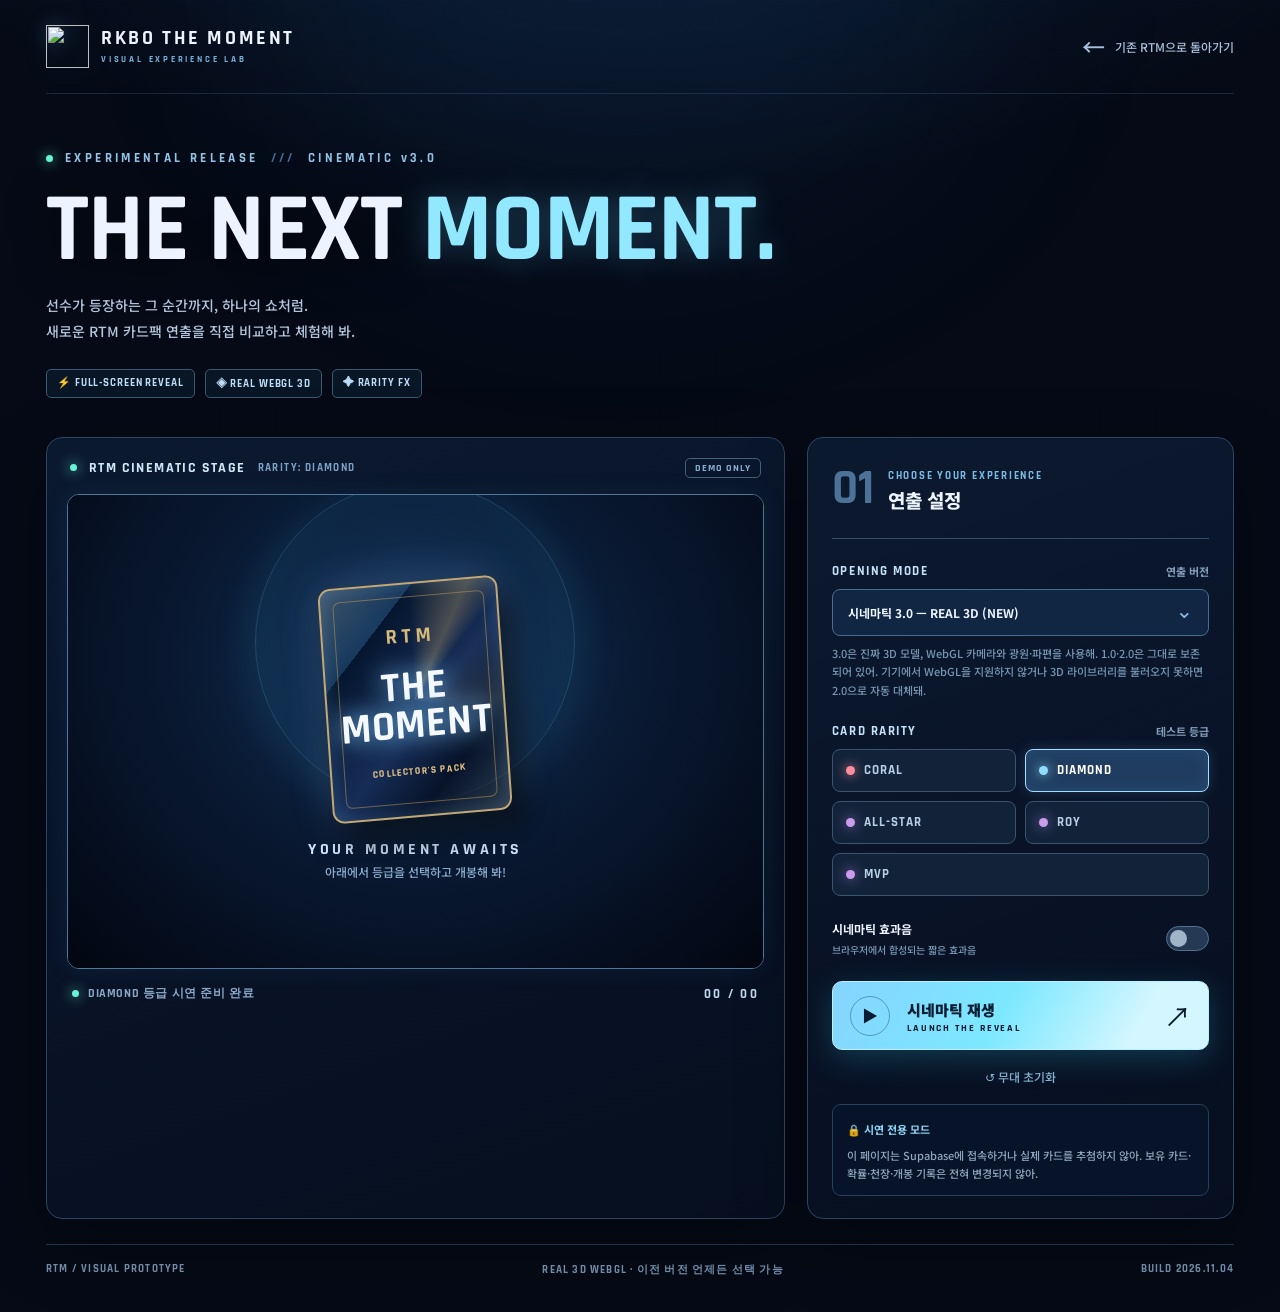
==== preview/index.html @ af45378e "chore(preview): refresh cinematic 3.0 assets after self-hosted WebGL runtime update" ====
<!doctype html>
<html lang="ko">
<head>
  <meta charset="utf-8">
  <meta name="viewport" content="width=device-width, initial-scale=1, viewport-fit=cover">
  <meta name="theme-color" content="#040915">
  <meta name="description" content="RKBO THE MOMENT 카드팩 시네마틱 3.0 — 기존 연출과 신규 연출을 실물 카드 지급 없이 체험하는 독립 테스트 페이지">
  <title>RTM CINEMATIC LAB — 카드팩 개봉 연출 미리보기</title>
  <base href="../">
  <link rel="icon" href="./assets/rkbo-archive-logo.webp" type="image/webp">
  <link rel="stylesheet" href="./rkbo-pack-cinematic.css?v=20261031-direct-board-v13">
  <link rel="stylesheet" href="./preview/cinematic-next.css?v=20261104-lab1">
  <link rel="stylesheet" href="./preview/lab.css?v=20261104-lab1">
  <link rel="stylesheet" href="./preview/cinematic-ultra.css?v=20261104-ultra2">
</head>
<body>
  <div class="ambient-grid" aria-hidden="true"></div>
  <div class="ambient-glow" aria-hidden="true"></div>
  <div class="shell">
    <header class="site-head">
      <a class="brand" href="./" title="RTM 홈으로">
        <img src="./assets/rkbo-archive-logo.webp" alt="" width="43" height="43">
        <span><b>RKBO THE MOMENT</b><small>VISUAL EXPERIENCE LAB</small></span>
      </a>
      <a class="back-link" href="./"><span>←</span> 기존 RTM으로 돌아가기</a>
    </header>
    <main>
      <div class="intro">
        <div class="kicker"><i></i> EXPERIMENTAL RELEASE <span>///</span> CINEMATIC v3.0</div>
        <h1>THE NEXT <em>MOMENT.</em></h1>
        <p class="lead">선수가 등장하는 그 순간까지, 하나의 쇼처럼.<br>새로운 RTM 카드팩 연출을 직접 비교하고 체험해 봐.</p>
        <div class="pill-row">
          <span>⚡ FULL-SCREEN REVEAL</span><span>◈ REAL WEBGL 3D</span><span>✦ RARITY FX</span>
        </div>
      </div>
      <div class="lab-layout">
        <section class="theater-panel" aria-label="카드팩 시네마틱 시연 화면">
          <div class="section-top">
            <div class="eyebrow"><span class="pulse-dot"></span> RTM CINEMATIC STAGE <small id="stageLabel">READY FOR REVEAL</small></div>
            <span class="test-label">DEMO ONLY</span>
          </div>
          <div class="theater">
            <div class="rkbo-pack-stage" id="rkbo-pack-stage">
              <div class="placeholder">
                <div class="halo"></div><div class="pack-art"><span>RTM</span><strong>THE<br>MOMENT</strong><small>COLLECTOR'S PACK</small></div>
                <p>YOUR MOMENT AWAITS</p>
                <small>아래에서 등급을 선택하고 개봉해 봐!</small>
              </div>
            </div>
          </div>
          <div class="theater-foot">
            <span class="status-led"><i></i> <span id="status" role="status" aria-live="polite">시네마틱 테스트 준비 완료</span></span>
            <span id="counter">00 / 00</span>
          </div>
        </section>
        <aside class="control-panel" aria-label="시연 컨트롤">
          <div class="panel-heading"><span>01</span><div><small>CHOOSE YOUR EXPERIENCE</small><h2>연출 설정</h2></div></div>
          <div class="control-block">
            <label class="control-label" for="mode">OPENING MODE <span>연출 버전</span></label>
            <div class="select-wrap"><select id="mode" aria-label="시네마틱 모드">
              <option value="ultra">시네마틱 3.0 — REAL 3D (NEW)</option>
              <option value="next">시네마틱 2.0 — 이전 연출</option>
              <option value="legacy">시네마틱 1.0 — 기존 연출</option>
            </select></div>
            <p class="hint">3.0은 진짜 3D 모델, WebGL 카메라와 광원·파편을 사용해. 1.0·2.0은 그대로 보존되어 있어. 기기에서 WebGL을 지원하지 않거나 3D 라이브러리를 불러오지 못하면 2.0으로 자동 대체돼.</p>
          </div>
          <div class="control-block">
            <div class="control-label">CARD RARITY <span>테스트 등급</span></div>
            <div class="rarity-grid" id="rarity-grid" role="group" aria-label="테스트 카드 등급 선택">
              <button type="button" data-grade="코랄" data-color="coral"><span class="rarity-dot"></span> CORAL</button>
              <button type="button" data-grade="다이아몬드" data-color="diamond" class="selected" aria-pressed="true"><span class="rarity-dot"></span> DIAMOND</button>
              <button type="button" data-grade="드림" data-color="special"><span class="rarity-dot"></span> ALL-STAR</button>
              <button type="button" data-grade="신인왕" data-color="special"><span class="rarity-dot"></span> ROY</button>
              <button type="button" data-grade="MVP" data-color="special"><span class="rarity-dot"></span> MVP</button>
            </div>
          </div>
          <div class="control-block options">
            <label class="sound-switch" for="sound"><span><strong>시네마틱 효과음</strong><small>브라우저에서 합성되는 짧은 효과음</small></span><input type="checkbox" id="sound"><i aria-hidden="true"></i></label>
          </div>
          <button type="button" class="launch" id="launch"><span class="launch-glyph">▶</span><span><strong>시네마틱 재생</strong><small>LAUNCH THE REVEAL</small></span><span class="arrow">↗</span></button>
          <button type="button" class="reset" id="reset">↺ 무대 초기화</button>
          <div class="guardrail"><b>🔒 시연 전용 모드</b><p>이 페이지는 Supabase에 접속하거나 실제 카드를 추첨하지 않아. 보유 카드·확률·천장·개봉 기록은 전혀 변경되지 않아.</p></div>
        </aside>
      </div>
      <div class="bottom-notice"><span>RTM / VISUAL PROTOTYPE</span><span>REAL 3D WEBGL · 이전 버전 언제든 선택 가능</span><span>BUILD 2026.11.04</span></div>
    </main>
  </div>
  <script src="./rkbo-pack-cinematic.js?v=20261031-direct-board-v13"></script>
  <script src="./preview/cinematic-next.js?v=20261104-lab1"></script>
  <script src="./preview/cinematic-ultra.js?v=20261104-ultra2"></script>
  <script src="./preview/lab.js?v=20261104-ultra2"></script>
</body>
</html>
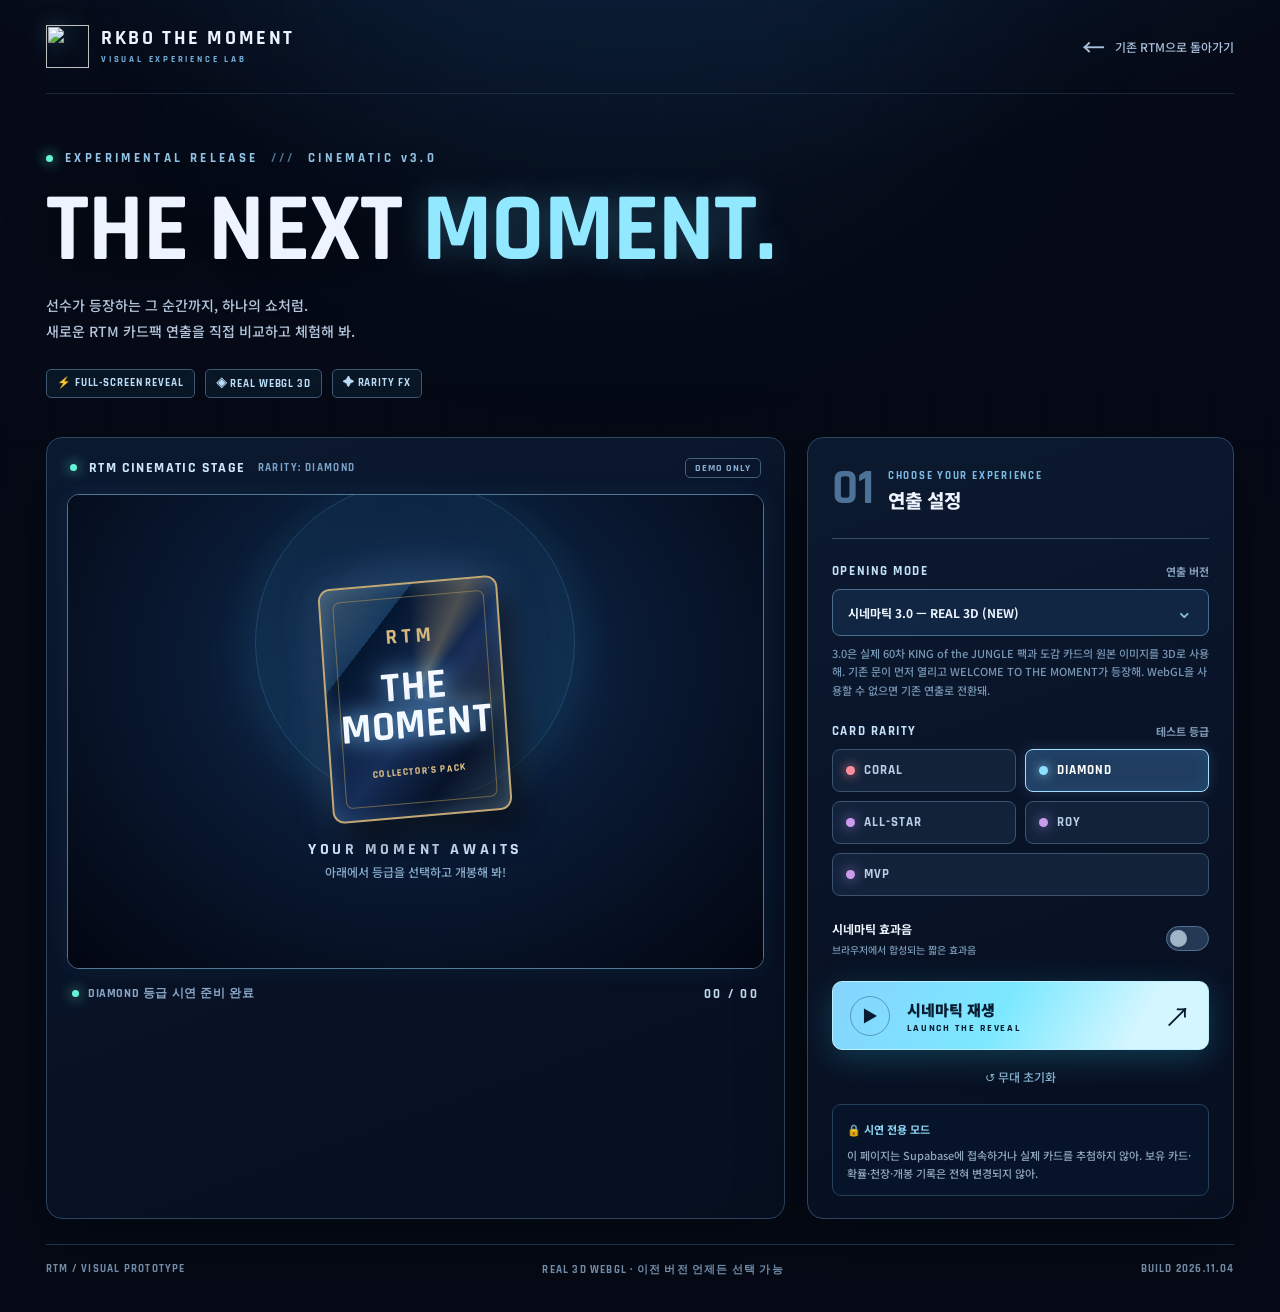
==== commit ae0db562: "feat(preview): share production Ultra engine, 3D fullscreen gate and card renderer" ====
--- a/preview/index.html
+++ b/preview/index.html
@@ -11,7 +11,7 @@
   <link rel="stylesheet" href="./rkbo-pack-cinematic.css?v=20261031-direct-board-v13">
   <link rel="stylesheet" href="./preview/cinematic-next.css?v=20261104-lab1">
   <link rel="stylesheet" href="./preview/lab.css?v=20261104-lab1">
-  <link rel="stylesheet" href="./preview/cinematic-ultra.css?v=20261104-ultra2">
+  <link rel="stylesheet" href="./rkbo-pack-cinematic-ultra.css?v=rtm-20261104-ultra-real-v1">
 </head>
 <body>
   <div class="ambient-grid" aria-hidden="true"></div>
@@ -62,7 +62,7 @@
               <option value="next">시네마틱 2.0 — 이전 연출</option>
               <option value="legacy">시네마틱 1.0 — 기존 연출</option>
             </select></div>
-            <p class="hint">3.0은 진짜 3D 모델, WebGL 카메라와 광원·파편을 사용해. 1.0·2.0은 그대로 보존되어 있어. 기기에서 WebGL을 지원하지 않거나 3D 라이브러리를 불러오지 못하면 2.0으로 자동 대체돼.</p>
+            <p class="hint">3.0은 실제 60차 KING of the JUNGLE 팩과 도감 카드의 원본 이미지를 3D로 사용해. 기존 문이 먼저 열리고 WELCOME TO THE MOMENT가 등장해. WebGL을 사용할 수 없으면 기존 연출로 전환돼.</p>
           </div>
           <div class="control-block">
             <div class="control-label">CARD RARITY <span>테스트 등급</span></div>
@@ -87,7 +87,8 @@
   </div>
   <script src="./rkbo-pack-cinematic.js?v=20261031-direct-board-v13"></script>
   <script src="./preview/cinematic-next.js?v=20261104-lab1"></script>
-  <script src="./preview/cinematic-ultra.js?v=20261104-ultra2"></script>
-  <script src="./preview/lab.js?v=20261104-ultra2"></script>
+  <script src="./card-export.js?v=rtm-real-preview-20261104"></script>
+  <script src="./rkbo-pack-cinematic-ultra.js?v=rtm-20261104-ultra-real-v1"></script>
+  <script src="./preview/lab.js?v=rtm-20261104-real-assets-v1"></script>
 </body>
 </html>
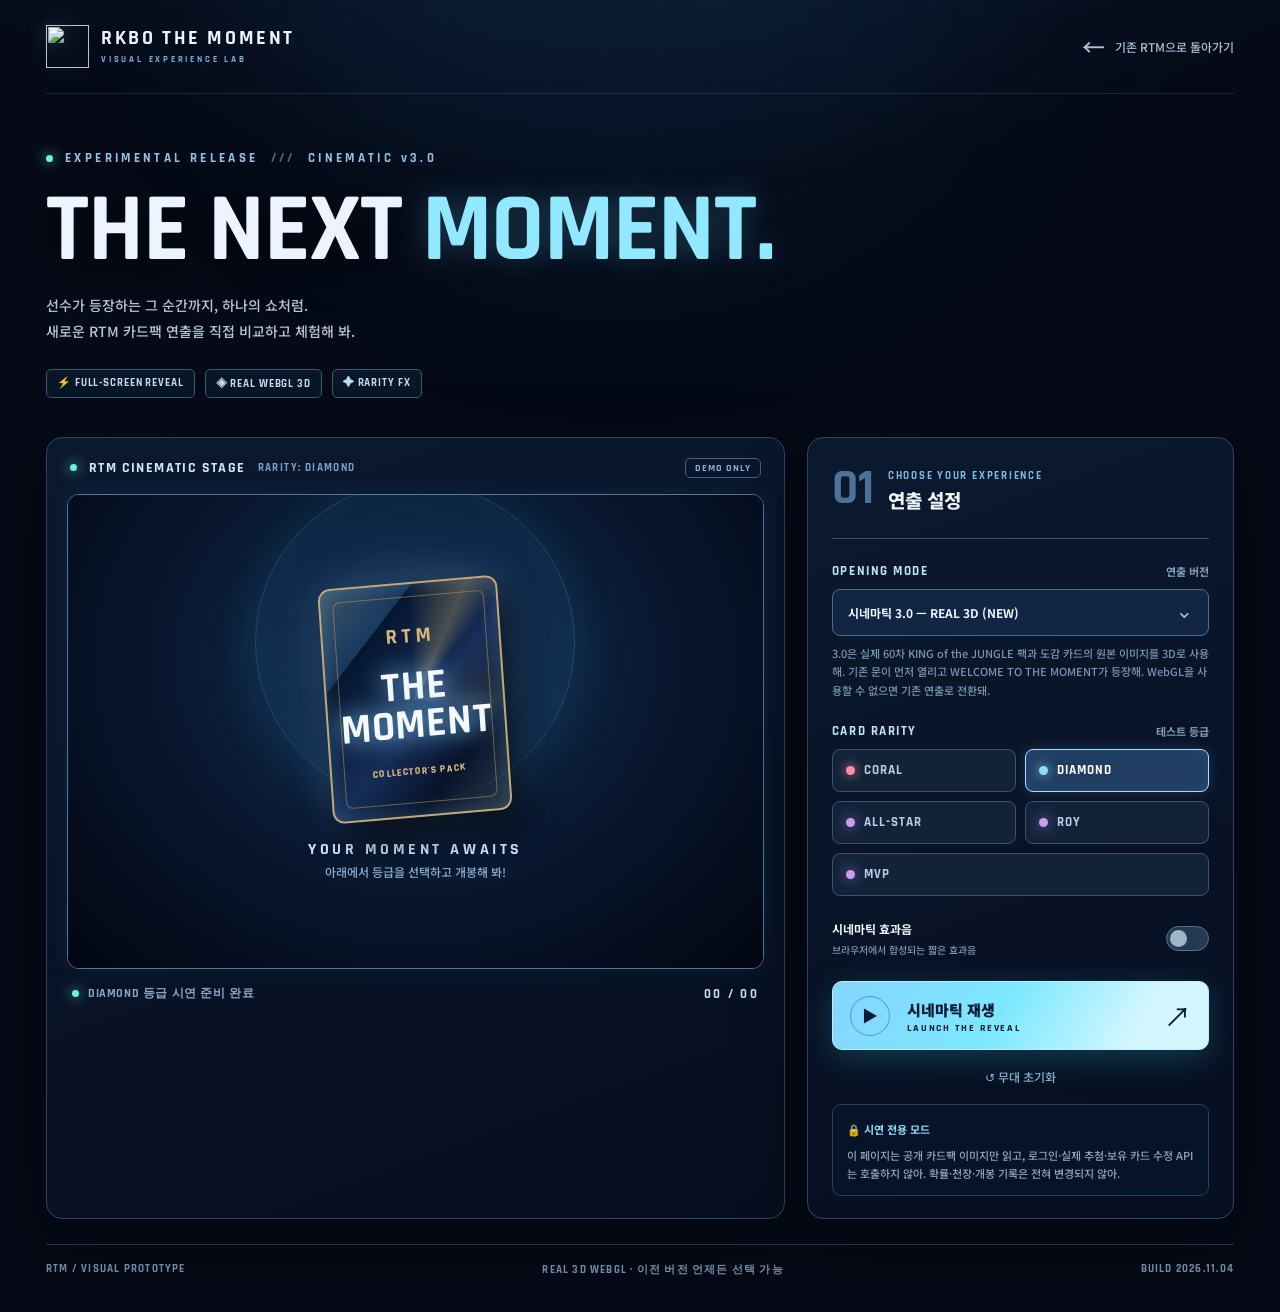
==== commit be70ed09: "docs(preview): accurately identify read-only public pack artwork" ====
--- a/preview/index.html
+++ b/preview/index.html
@@ -79,7 +79,7 @@
           </div>
           <button type="button" class="launch" id="launch"><span class="launch-glyph">▶</span><span><strong>시네마틱 재생</strong><small>LAUNCH THE REVEAL</small></span><span class="arrow">↗</span></button>
           <button type="button" class="reset" id="reset">↺ 무대 초기화</button>
-          <div class="guardrail"><b>🔒 시연 전용 모드</b><p>이 페이지는 Supabase에 접속하거나 실제 카드를 추첨하지 않아. 보유 카드·확률·천장·개봉 기록은 전혀 변경되지 않아.</p></div>
+          <div class="guardrail"><b>🔒 시연 전용 모드</b><p>이 페이지는 공개 카드팩 이미지만 읽고, 로그인·실제 추첨·보유 카드 수정 API는 호출하지 않아. 확률·천장·개봉 기록은 전혀 변경되지 않아.</p></div>
         </aside>
       </div>
       <div class="bottom-notice"><span>RTM / VISUAL PROTOTYPE</span><span>REAL 3D WEBGL · 이전 버전 언제든 선택 가능</span><span>BUILD 2026.11.04</span></div>
